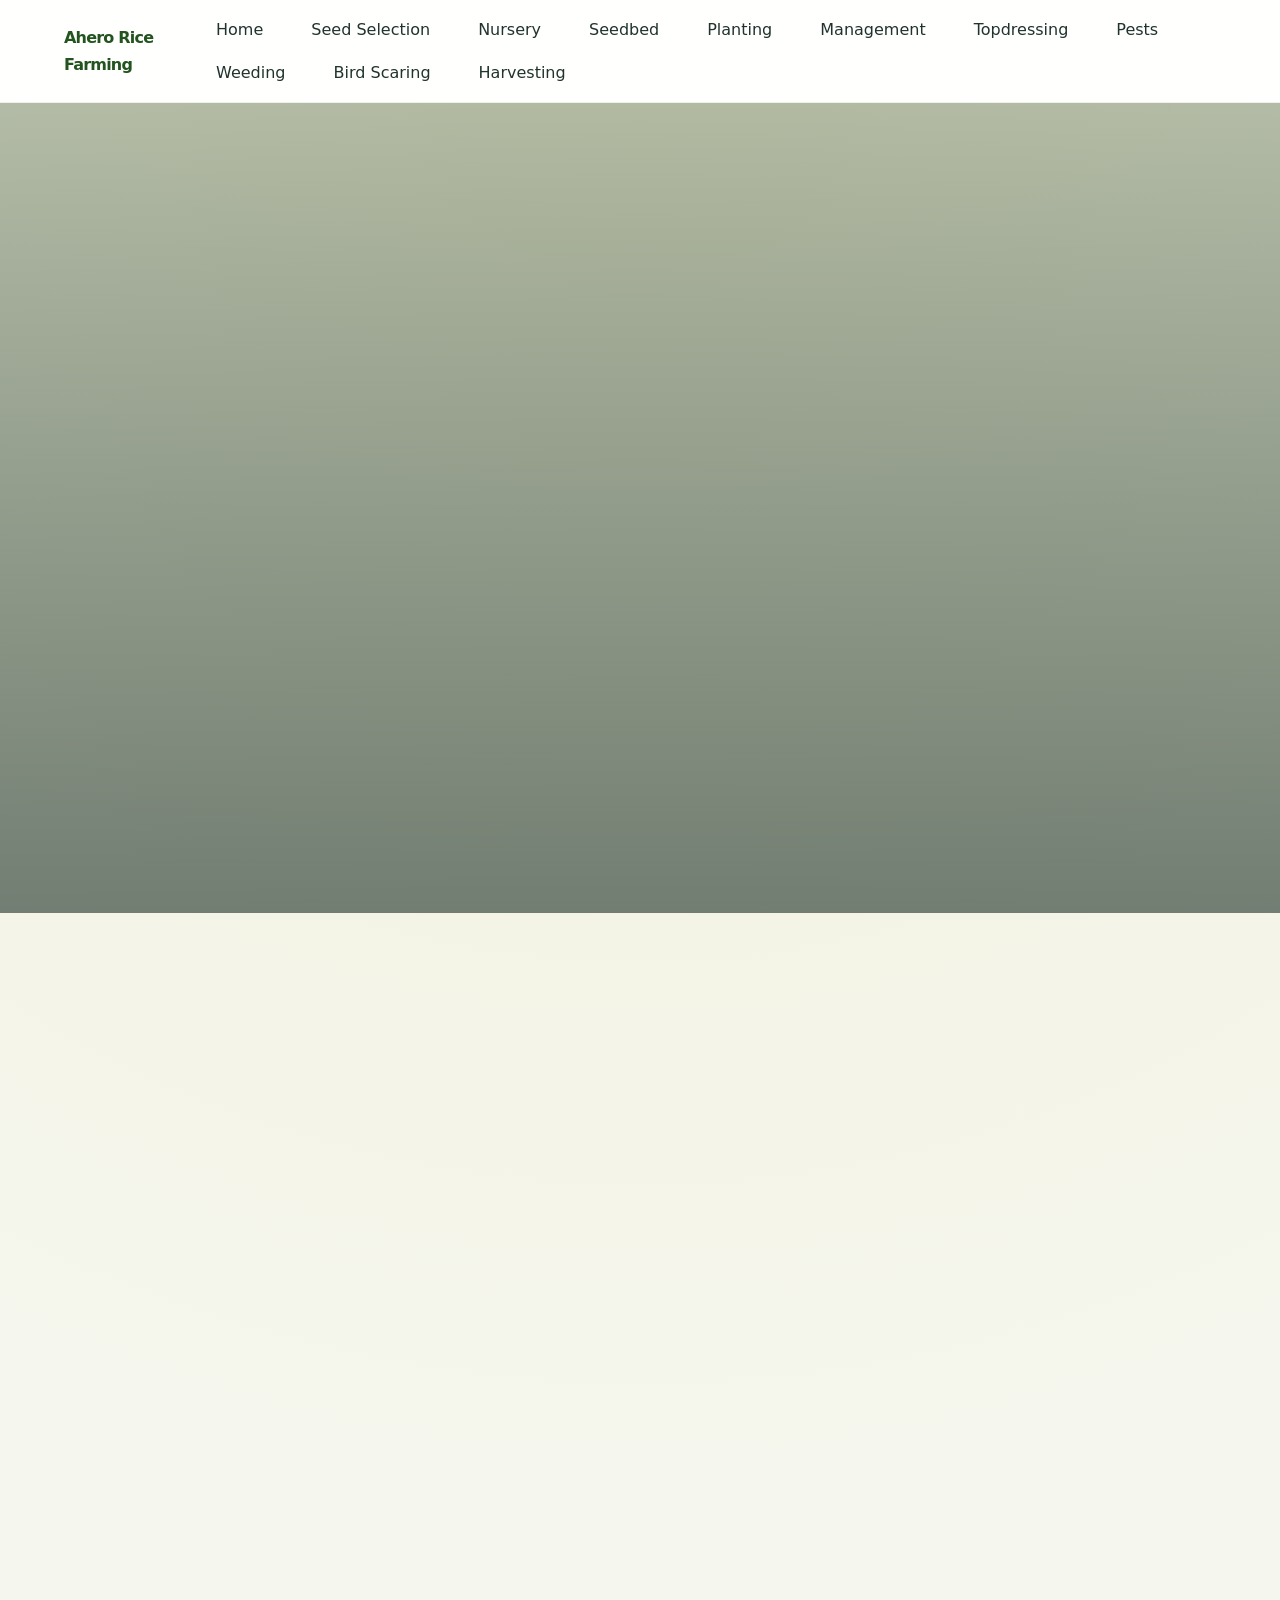
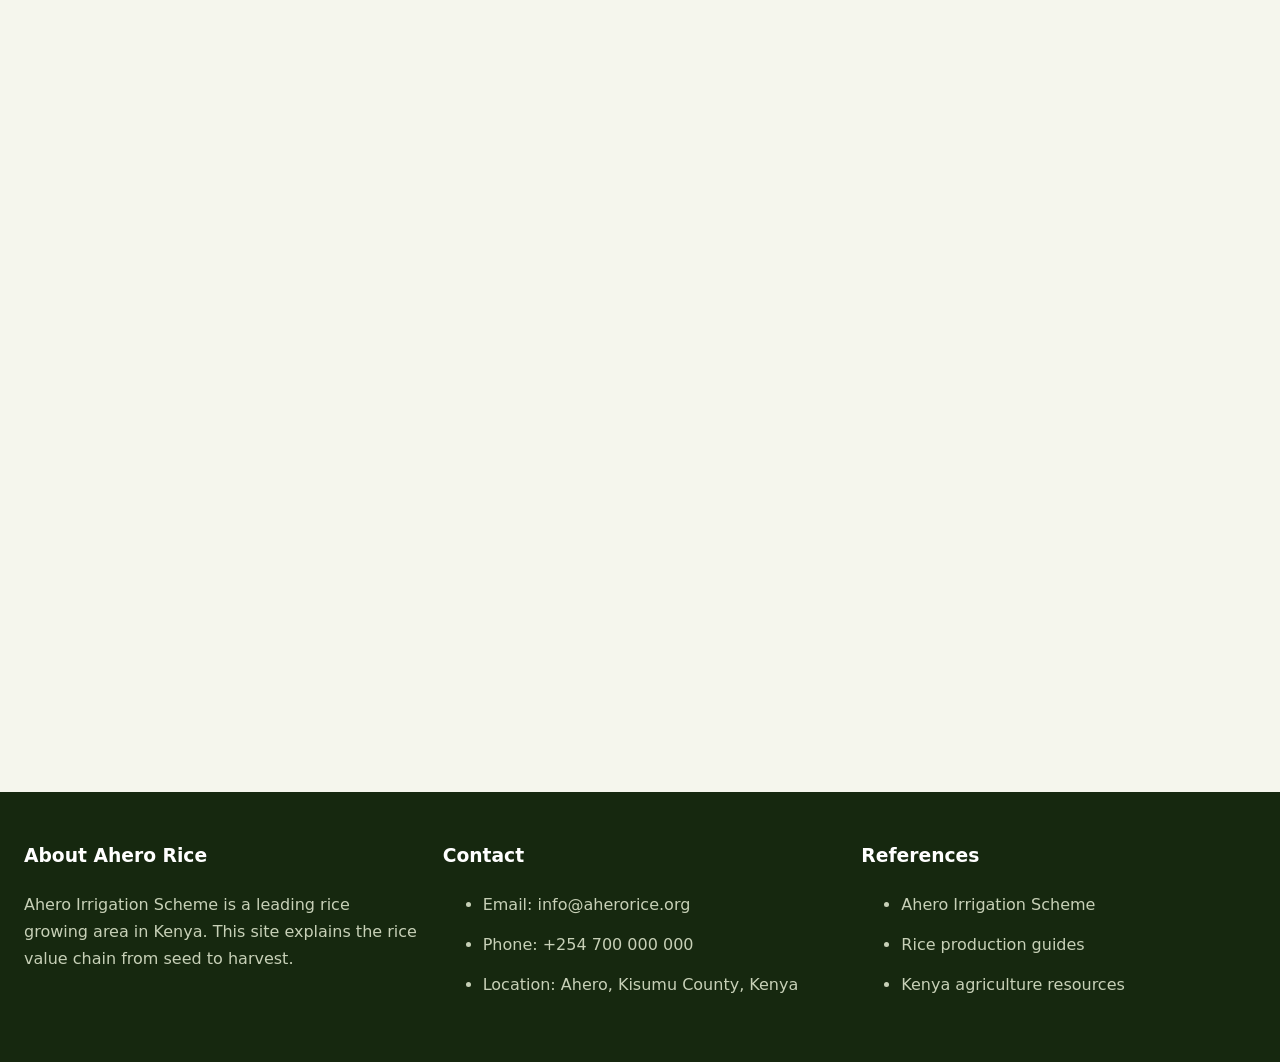
==== index.html @ fe535a8c "Add files via upload" ====
<!DOCTYPE html>
<html lang="en">
<head>
  <meta charset="UTF-8" />
  <meta name="viewport" content="width=device-width, initial-scale=1.0" />
  <title>Ahero Rice Farming Irrigation Scheme</title>
  <link rel="stylesheet" href="css/style.css" />
</head>
<body>
  <header class="topbar">
    <nav class="navbar">
      <a href="index.html" class="logo">Ahero Rice Farming</a>
      <button class="nav-toggle" aria-label="Toggle navigation"><span></span></button>
      <ul class="nav-links">
        <li><a href="index.html">Home</a></li>
        <li><a href="seed-selection.html">Seed Selection</a></li>
        <li><a href="nursery-preparation.html">Nursery</a></li>
        <li><a href="seedbed-preparation.html">Seedbed</a></li>
        <li><a href="planting.html">Planting</a></li>
        <li><a href="routine-management.html">Management</a></li>
        <li><a href="topdressing.html">Topdressing</a></li>
        <li><a href="pest-disease-control.html">Pests</a></li>
        <li><a href="weeding.html">Weeding</a></li>
        <li><a href="bird-scaring.html">Bird Scaring</a></li>
        <li><a href="harvesting.html">Harvesting</a></li>
      </ul>
    </nav>
  </header>

  <main>
    <section class="hero" style="background-image: url('images/hero.jpg'); background-size: cover; background-position: center;">
      <div class="hero-inner">
        <div class="hero-copy fade-up">
          <p class="section-title">Discover Ahero Rice</p>
          <h1>Ahero Rice Farming Irrigation Scheme</h1>
          <p>Explore the rice production cycle from certified seed selection through nurturing, planting, management and harvest. Learn how Kenya's Ahero scheme grows high-quality rice for food security and economic impact.</p>
          <a class="btn" href="seed-selection.html">Explore the Scheme</a>
        </div>
        <div class="hero-media fade-up">
          <div class="slider">
            <div class="slide" style="background-image: url('images/rice-field.jpg');"></div>
            <div class="slide" style="background-image: url('images/nursery.jpg');"></div>
            <div class="slide" style="background-image: url('images/planting.jpg');"></div>
          </div>
        </div>
      </div>
    </section>

    <section class="section fade-up" id="about-rice">
      <div class="section-header">
        <p class="section-title">About Rice</p>
        <h2>Rice at the heart of Ahero's irrigation landscape</h2>
        <p>Rice is a staple cereal that powers Kenyan diets and creates livelihoods. Ahero uses modern irrigation, local expertise and integrated production steps to grow rice varieties suited for the climate and the market.</p>
      </div>
      <div class="grid grid-2">
        <div class="card">
          <div class="card-content">
            <h3>What is rice?</h3>
            <p>Rice is an annual cereal crop grown for its edible grain. It is the second most consumed food crop in the world and serves as a staple for billions of people.</p>
          </div>
        </div>
        <div class="card">
          <div class="card-content">
            <h3>Importance of rice</h3>
            <p>Rice provides energy, income, and resilience for farming communities. In Ahero, rice cultivation supports food security, employment and rural development.</p>
          </div>
        </div>
      </div>
      <div class="grid grid-2" style="margin-top: 1.5rem;">
        <div class="card">
          <div class="card-content">
            <h3>Rice farming in Ahero</h3>
            <p>Ahero Irrigation Scheme uses water management and improved practices to raise reliable rice yields. Farmers use certified seed, managed nurseries, and field maintenance throughout the season.</p>
          </div>
        </div>
        <div class="card">
          <div class="card-content">
            <h3>Nutritional value</h3>
            <p>Rice supplies carbohydrates, a small amount of protein, and essential minerals. In Kenya, rice is a central energy source and an important ingredient in many traditional dishes.</p>
          </div>
        </div>
      </div>
    </section>

    <section class="section fade-up" id="value-addition">
      <div class="section-header">
        <p class="section-title">Value Addition</p>
        <h2>Turning rice into products</h2>
        <p>The Ahero scheme supports rice processing and value addition to increase incomes and diversify use. Rice byproducts become nutritious foods, livestock feed and sustainable fuel.</p>
      </div>
      <div class="features">
        <div class="feature">
          <h4>Rice flour</h4>
          <p>Processed rice grains turn into flour for bread, porridge and snacks. It adds nutrition and expands the market for rice byproducts.</p>
        </div>
        <div class="feature">
          <h4>Rice cakes</h4>
          <p>Rice cakes are a value-added snack made from puffed or pressed rice. They increase consumer demand and help reduce post-harvest losses.</p>
        </div>
        <div class="feature">
          <h4>Rice porridge</h4>
          <p>Rice porridge is a traditional dish rich in energy and easy to digest. It is made from boiled rice and often enriched with milk or vegetables.</p>
        </div>
        <div class="feature">
          <h4>Rice bran feed</h4>
          <p>Bran from milling is a nutrient-rich livestock feed. It supports dairy and poultry production in communities around Ahero.</p>
        </div>
        <div class="feature">
          <h4>Rice husk briquettes</h4>
          <p>Rice husks can be compacted into briquettes and used as a renewable fuel. They reduce waste and lower the need for firewood.</p>
      </div>
    </section>

    <section class="section fade-up" id="benefits">
      <div class="section-header">
        <p class="section-title">Benefits</p>
        <h2>Why rice farming matters</h2>
        <p>Rice production supports Ahero's economic and social goals. It creates jobs, strengthens food systems, and contributes to regional industry.</p>
      </div>
      <div class="grid grid-4">
        <div class="card">
          <div class="card-content">
            <h3>Income source</h3>
            <p>Rice sales create income for farmers and their families throughout the crop cycle.</p>
          </div>
        </div>
        <div class="card">
          <div class="card-content">
            <h3>Food security</h3>
            <p>Rice is a reliable staple crop that helps stabilize food supplies for local communities.</p>
          </div>
        </div>
        <div class="card">
          <div class="card-content">
            <h3>Employment</h3>
            <p>Growing rice generates labor for nursery work, planting, maintenance and harvest.</p>
          </div>
        </div>
        <div class="card">
          <div class="card-content">
            <h3>Industrial use</h3>
            <p>Rice becomes raw material for milling, flour production, animal feed and briquette manufacturing.</p>
          </div>
        </div>
      </div>
    </section>

    <section class="section fade-up" id="media">
      <div class="section-header">
        <p class="section-title">Gallery & Videos</p>
        <h2>Images and video stories of the rice cycle</h2>
      </div>
      <div class="gallery">
        <div class="gallery-item"><img src="images/rice-field.jpg" alt="Rice fields" /></div>
        <div class="gallery-item"><img src="images/rice-field.jpg" alt="Rice products" /></div>
        <div class="gallery-item"><img src="images/rise-field.jpg" alt="Milling process" /></div>
      </div>
      <div style="margin-top: 2rem; display:grid; gap:1.5rem; grid-template-columns: repeat(auto-fit, minmax(240px, 1fr));">
        <div class="video-card fade-up">
          <img src="images/nursery.jpg" alt="Nursery" />
          <div class="video-copy">
            <h3>Nursery process</h3>
            <p>See how the nursery is prepared and maintained before transplanting.</p>
            <button class="open-video" data-video="videos/nursery.mp4" data-title="Nursery preparation process">Watch Video</button>
          </div>
        </div>
        <div class="video-card fade-up">
          <img src="images/planting.jpg" alt="Transplanting" />
          <div class="video-copy">
            <h3>Transplanting</h3>
            <p>Learn the correct planting method and spacing used in Ahero.</p>
            <button class="open-video" data-video="videos/planting.mp4" data-title="Farmers transplanting rice">Watch Video</button>
          </div>
        </div>
        <div class="video-card fade-up">
          <img src="images/weeding.jpg" alt="Weeding" />
          <div class="video-copy">
            <h3>Weeding operations</h3>
            <p>Discover the range of weeding techniques used to keep fields clean and healthy.</p>
            <button class="open-video" data-video="videos/weeding.mp4" data-title="Rice field weeding">Watch Video</button>
          </div>
        </div>
      </div>
    </section>
  </main>

  <footer class="footer">
    <div class="footer-grid">
      <div>
        <h3>About Ahero Rice</h3>
        <p>Ahero Irrigation Scheme is a leading rice growing area in Kenya. This site explains the rice value chain from seed to harvest.</p>
      </div>
      <div>
        <h3>Contact</h3>
        <ul>
          <li>Email: info@aherorice.org</li>
          <li>Phone: +254 700 000 000</li>
          <li>Location: Ahero, Kisumu County, Kenya</li>
        </ul>
      </div>
      <div>
        <h3>References</h3>
        <ul>
          <li><a href="#">Ahero Irrigation Scheme</a></li>
          <li><a href="#">Rice production guides</a></li>
          <li><a href="#">Kenya agriculture resources</a></li>
        </ul>
      </div>
    </div>
  </footer>

  <div class="lightbox" aria-hidden="true">
    <div class="lightbox-content">
      <button class="lightbox-close" aria-label="Close image">×</button>
      <img id="lightbox-image" src="" alt="Expanded image" />
    </div>
  </div>

  <div class="video-modal" aria-hidden="true">
    <div class="video-modal-content">
      <button class="video-modal-close" aria-label="Close video">×</button>
      <h3 id="modal-video-title" style="color:#fff; margin-bottom:1rem;"></h3>
      <video id="modal-video" controls preload="metadata"></video>
    </div>
  </div>

  <button class="top-btn" aria-label="Back to top">↑</button>
  <script src="js/script.js"></script>
</body>
</html>
---- css/style.css ----
:root {
  --bg: #f5f6ed;
  --surface: #ffffff;
  --surface-alt: #fbf9f0;
  --text: #20332d;
  --muted: #5a6b5a;
  --primary: #2f6f2a;
  --primary-dark: #23541f;
  --accent: #d6b441;
  --accent-dark: #b58f30;
  --shadow: 0 20px 45px rgba(45, 74, 39, 0.12);
  --radius: 24px;
  --transition: 0.35s ease;
}

* {
  box-sizing: border-box;
}

html {
  scroll-behavior: smooth;
}

body {
  margin: 0;
  font-family: Inter, system-ui, -apple-system, BlinkMacSystemFont, 'Segoe UI', sans-serif;
  color: var(--text);
  background: radial-gradient(circle at top, rgba(214,180,65,0.1), transparent 35%), var(--bg);
  line-height: 1.7;
}

a {
  color: inherit;
  text-decoration: none;
}

img, video {
  max-width: 100%;
  display: block;
}

button {
  font: inherit;
}

.topbar {
  position: sticky;
  top: 0;
  z-index: 20;
  background: rgba(255, 255, 255, 0.96);
  backdrop-filter: blur(14px);
  border-bottom: 1px solid rgba(39, 73, 20, 0.08);
}

.navbar {
  max-width: 1200px;
  margin: 0 auto;
  padding: 1rem 1.5rem;
  display: flex;
  align-items: center;
  justify-content: space-between;
  gap: 1rem;
}

.logo {
  font-weight: 800;
  letter-spacing: -0.05em;
  color: var(--primary-dark);
}

.nav-links {
  display: flex;
  flex-wrap: wrap;
  align-items: center;
  gap: 1rem;
  list-style: none;
  margin: 0;
  padding: 0;
}

.nav-links li a {
  padding: 0.8rem 1rem;
  border-radius: 999px;
  transition: background var(--transition), color var(--transition);
}

.nav-links li a:hover,
.nav-links li a.active {
  background: var(--accent);
  color: #fff;
}

.nav-toggle {
  display: none;
  width: 42px;
  height: 42px;
  border: none;
  border-radius: 50%;
  background: var(--primary);
  color: #fff;
  cursor: pointer;
  align-items: center;
  justify-content: center;
}

.nav-toggle span,
.nav-toggle span::before,
.nav-toggle span::after {
  content: '';
  display: block;
  width: 18px;
  height: 2px;
  background: currentColor;
  border-radius: 2px;
  transition: transform var(--transition);
}

.nav-toggle span::before {
  transform: translateY(-6px);
}

.nav-toggle span::after {
  transform: translateY(4px);
}

.hero {
  position: relative;
  min-height: 90vh;
  display: grid;
  place-items: center;
  overflow: hidden;
}

.hero::before {
  content: '';
  position: absolute;
  inset: 0;
  background: linear-gradient(180deg, rgba(31,61,24,0.3), rgba(7,29,18,0.55));
}

.hero-inner {
  position: relative;
  max-width: 1120px;
  width: 100%;
  padding: 4rem 1.5rem 5rem;
  display: grid;
  gap: 2rem;
  grid-template-columns: 1.1fr 0.9fr;
  align-items: center;
}

.hero-copy {
  color: #fff;
  z-index: 1;
}

.hero-copy h1 {
  font-size: clamp(2.8rem, 4.2vw, 4.8rem);
  margin: 0 0 1rem;
  letter-spacing: -0.06em;
}

.hero-copy p {
  max-width: 640px;
  margin-bottom: 1.5rem;
  font-size: 1.05rem;
}

.hero-copy .btn {
  display: inline-flex;
  align-items: center;
  gap: 0.75rem;
  background: var(--accent);
  color: #1e2a10;
  padding: 1rem 1.6rem;
  border-radius: 999px;
  box-shadow: 0 18px 30px rgba(80, 73, 22, 0.17);
  transition: transform var(--transition), background var(--transition);
}

.hero-copy .btn:hover {
  transform: translateY(-2px);
  background: var(--accent-dark);
}

.hero-media {
  display: grid;
  gap: 1rem;
  z-index: 1;
}

.slider {
  position: relative;
  overflow: hidden;
  min-height: 380px;
  border-radius: 32px;
  box-shadow: var(--shadow);
}

.slide {
  position: absolute;
  inset: 0;
  opacity: 0;
  transition: opacity 0.9s ease;
  background-size: cover;
  background-position: center;
}

.slide.active {
  opacity: 1;
}

.slide::after {
  content: '';
  position: absolute;
  inset: 0;
  background: linear-gradient(180deg, transparent 20%, rgba(15, 30, 13, 0.55));
}

.section {
  padding: 5rem 1.5rem;
}

.section:nth-child(even) {
  background: #f8f8f0;
}

.section-header {
  text-align: center;
  margin-bottom: 3rem;
}

.section-header h2 {
  margin: 0;
  font-size: clamp(2rem, 2.5vw, 2.8rem);
  letter-spacing: -0.04em;
}

.section-header p {
  max-width: 760px;
  margin: 1rem auto 0;
  color: var(--muted);
}

.grid,
.grid-2,
.grid-3,
.grid-4 {
  display: grid;
  gap: 1.5rem;
}

.grid-2 {
  grid-template-columns: repeat(2, minmax(0, 1fr));
}

.grid-3 {
  grid-template-columns: repeat(3, minmax(0, 1fr));
}

.grid-4 {
  grid-template-columns: repeat(4, minmax(0, 1fr));
}

.card {
  background: var(--surface);
  border-radius: var(--radius);
  box-shadow: var(--shadow);
  overflow: hidden;
  transition: transform var(--transition), box-shadow var(--transition);
}

.card:hover {
  transform: translateY(-8px);
}

.card img,
.card video {
  width: 100%;
  display: block;
  height: 240px;
  object-fit: cover;
}

.card-content {
  padding: 1.5rem;
}

.card-content h3 {
  margin: 0 0 0.75rem;
  color: var(--primary-dark);
}

.card-content p {
  margin: 0;
  color: var(--muted);
}

.features {
  display: grid;
  grid-template-columns: repeat(3, minmax(0, 1fr));
  gap: 1.5rem;
}

.feature {
  background: linear-gradient(180deg, rgba(214, 180, 65, 0.16), rgba(255,255,255,0.85));
  border: 1px solid rgba(214, 180, 65, 0.18);
  border-radius: 26px;
  padding: 1.75rem;
  box-shadow: inset 0 0 0 1px rgba(255,255,255,0.55);
}

.feature h4 {
  margin-top: 0;
}

.gallery {
  display: grid;
  grid-template-columns: repeat(3, minmax(0, 1fr));
}

.gallery-item {
  position: relative;
  overflow: hidden;
  border-radius: 24px;
  cursor: pointer;
}

.gallery-item img {
  transition: transform var(--transition);
}

.gallery-item:hover img {
  transform: scale(1.08);
}

.video-card {
  position: relative;
  border-radius: 28px;
  overflow: hidden;
  box-shadow: var(--shadow);
  background: #fff;
}

.video-card img {
  height: 220px;
  object-fit: cover;
}

.video-card .video-copy {
  padding: 1.5rem;
}

.video-card button {
  margin-top: 1rem;
  background: var(--primary);
  color: #fff;
  border: none;
  padding: 0.9rem 1.4rem;
  border-radius: 999px;
  cursor: pointer;
  transition: background var(--transition);
}

.video-card button:hover {
  background: var(--accent-dark);
}

.footer {
  background: #16280f;
  color: #e1e7d7;
  padding: 3rem 1.5rem;
}

.footer-grid {
  display: grid;
  gap: 1.5rem;
  grid-template-columns: repeat(3, minmax(0, 1fr));
}

.footer h3 {
  margin-top: 0;
  color: #fff;
}

.footer p,
.footer li,
.footer a {
  color: #c7d0b7;
}

.footer li {
  margin-bottom: 0.8rem;
}

.footer a:hover {
  color: #fff;
}

.lightbox,
.video-modal {
  position: fixed;
  inset: 0;
  background: rgba(15, 28, 12, 0.82);
  display: none;
  align-items: center;
  justify-content: center;
  padding: 2rem;
  z-index: 40;
}

.lightbox.active,
.video-modal.active {
  display: flex;
}

.lightbox-content,
.video-modal-content {
  position: relative;
  width: min(1100px, 100%);
  max-height: 90vh;
  overflow: auto;
  border-radius: 28px;
  background: #111a0f;
  padding: 1.2rem;
}

.lightbox-content img,
.video-modal-content video {
  width: 100%;
  height: auto;
  border-radius: 20px;
}

.lightbox-close,
.video-modal-close {
  position: absolute;
  top: 1rem;
  right: 1rem;
  width: 40px;
  height: 40px;
  border: none;
  border-radius: 50%;
  background: rgba(255,255,255,0.12);
  color: #fff;
  cursor: pointer;
  font-size: 1.2rem;
}

.hero-banner,
.image-panel,
.info-panel {
  border-radius: 28px;
  overflow: hidden;
}

.hero-banner {
  min-height: 420px;
  background-image: url('../images/hero.jpg');
  background-size: cover;
  background-position: center;
}

.info-panel {
  padding: 2rem;
  background: linear-gradient(180deg, rgba(47,111,42,0.12), rgba(255,255,255,0.9));
}

.info-panel h3 {
  margin-top: 0;
}

.info-panel ul {
  padding-left: 1.2rem;
}

.card-list {
  list-style: none;
  padding: 0;
  margin: 0;
}

.card-list li {
  margin-bottom: 0.75rem;
}

.search-bar {
  display: flex;
  align-items: center;
  gap: 1rem;
  margin-bottom: 1.5rem;
}

.search-bar input {
  width: 100%;
  border: 1px solid #d6d6c4;
  border-radius: 999px;
  padding: 0.95rem 1.2rem;
  font-size: 1rem;
  outline: none;
}

.search-bar input:focus {
  border-color: var(--primary);
  box-shadow: 0 0 0 4px rgba(47,111,42,0.08);
}

.backdrop {
  background: rgba(255, 255, 255, 0.96);
}

.top-btn {
  position: fixed;
  bottom: 2rem;
  right: 2rem;
  width: 48px;
  height: 48px;
  border: none;
  border-radius: 50%;
  background: var(--primary);
  color: #fff;
  cursor: pointer;
  display: grid;
  place-items: center;
  box-shadow: rgba(15, 31, 12, 0.32) 0 16px 24px;
  opacity: 0;
  visibility: hidden;
  transition: opacity var(--transition), visibility var(--transition), transform var(--transition);
}

.top-btn.visible {
  opacity: 1;
  visibility: visible;
  transform: translateY(-2px);
}

.section-title {
  font-size: 1.2rem;
  text-transform: uppercase;
  letter-spacing: 0.18em;
  color: var(--primary-dark);
  margin-bottom: 1rem;
}

.fade-up {
  opacity: 0;
  transform: translateY(22px);
  transition: opacity 0.7s ease, transform 0.7s ease;
}

.fade-up.visible {
  opacity: 1;
  transform: translateY(0);
}

@media (max-width: 900px) {
  .hero-inner {
    grid-template-columns: 1fr;
    padding-top: 3rem;
  }

  .grid-2,
  .grid-3,
  .gallery {
    grid-template-columns: 1fr;
  }
}

@media (max-width: 720px) {
  .navbar {
    padding: 1rem 1rem;
  }

  .nav-toggle {
    display: inline-flex;
  }

  .nav-links {
    position: absolute;
    top: 72px;
    right: 1.5rem;
    width: calc(100% - 3rem);
    max-width: 320px;
    background: rgba(255,255,255,0.98);
    border-radius: 24px;
    padding: 1rem;
    border: 1px solid rgba(39, 73, 20, 0.1);
    flex-direction: column;
    transform: translateY(-20px);
    opacity: 0;
    pointer-events: none;
    transition: opacity var(--transition), transform var(--transition);
  }

  .nav-links.open {
    transform: translateY(0);
    opacity: 1;
    pointer-events: auto;
  }

  .nav-links li a {
    width: 100%;
  }
}

@media (max-width: 520px) {
  .hero-copy h1 {
    font-size: 2.8rem;
  }

  .hero-copy p {
    font-size: 1rem;
  }

  .section {
    padding: 3rem 1rem;
  }
}
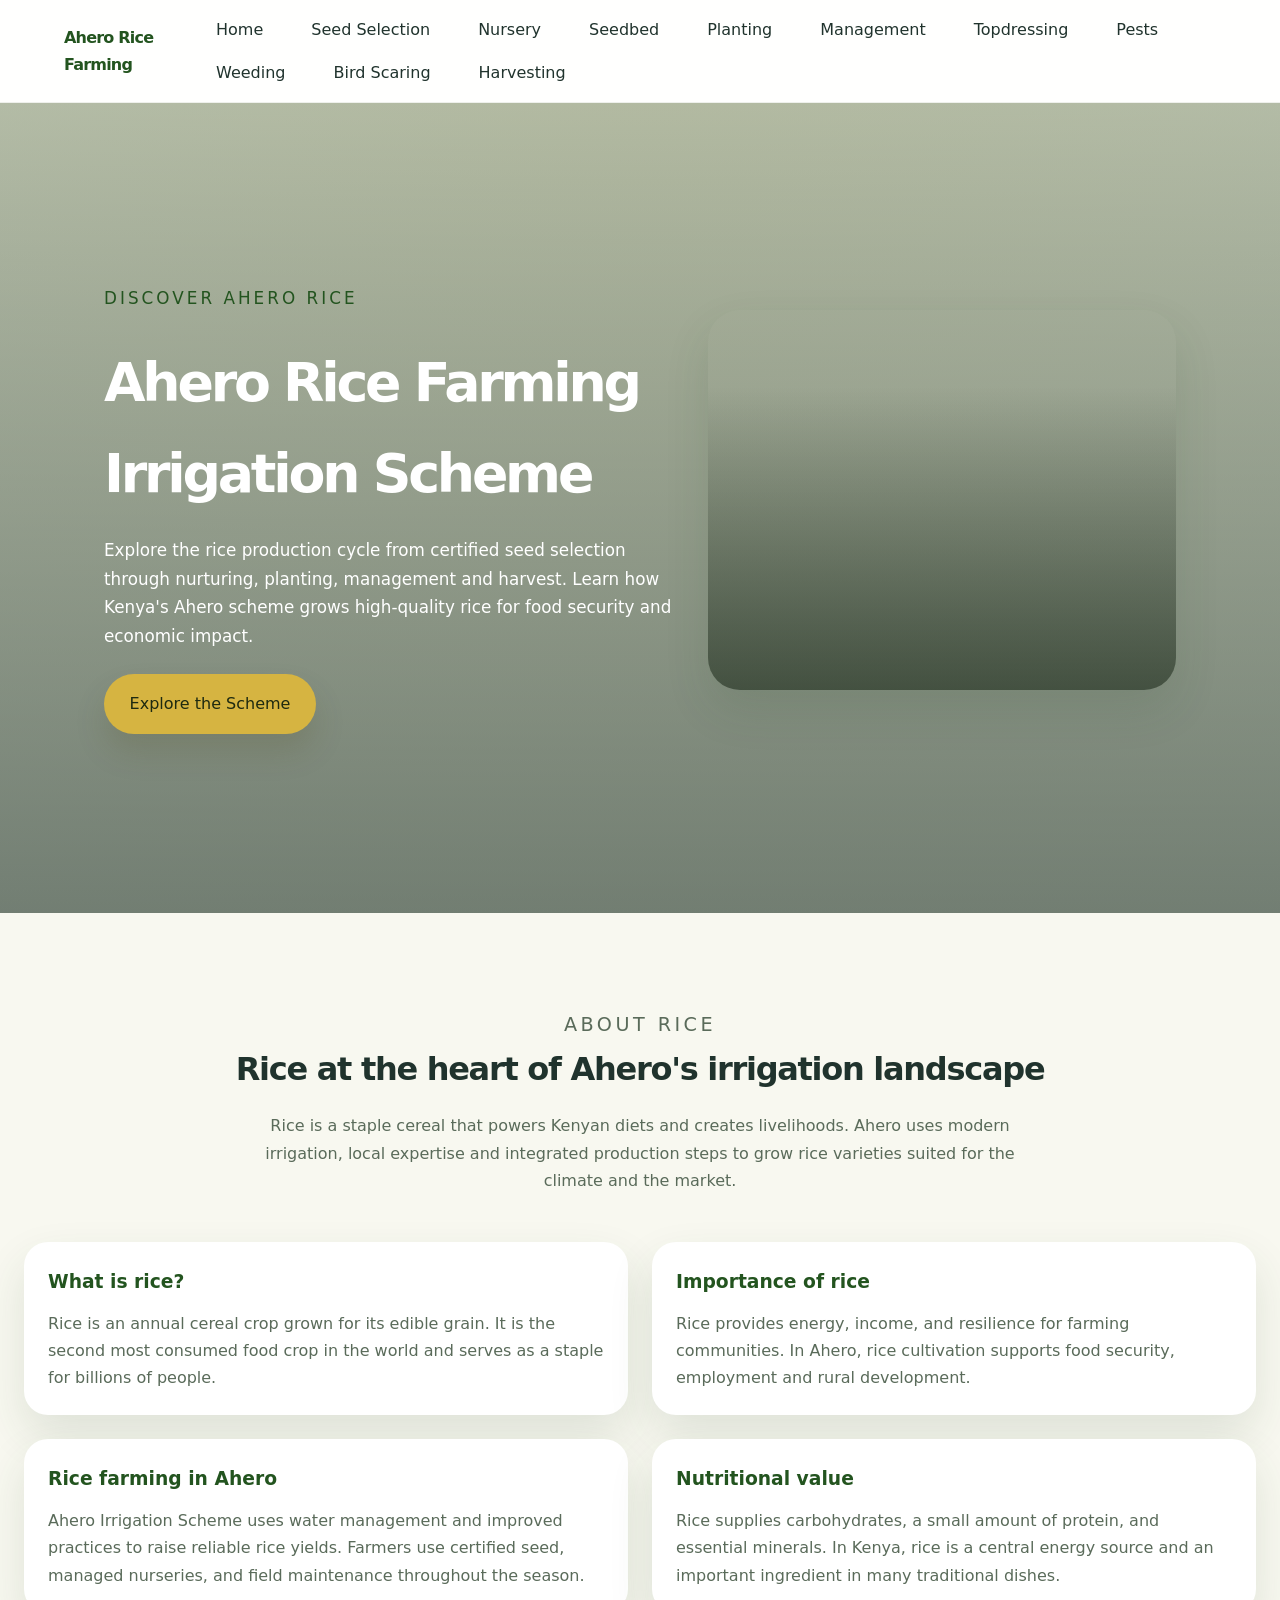
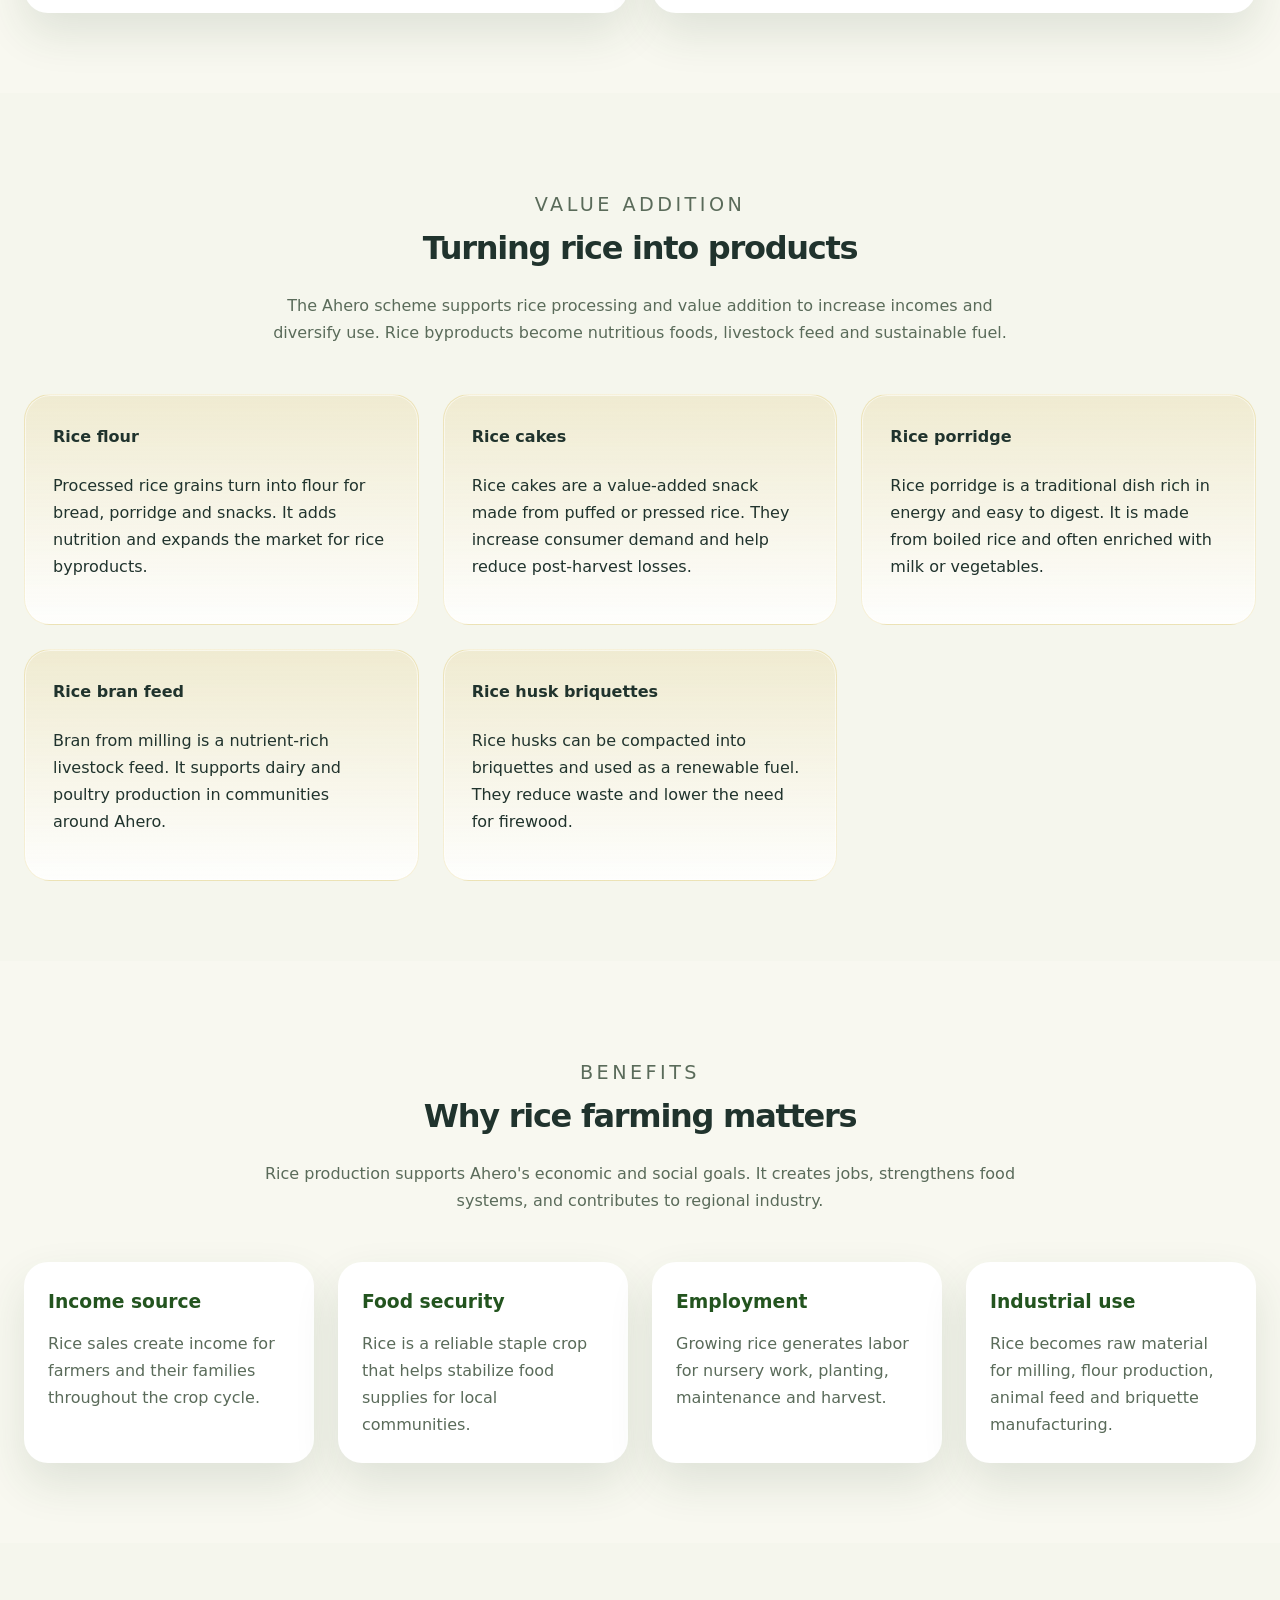
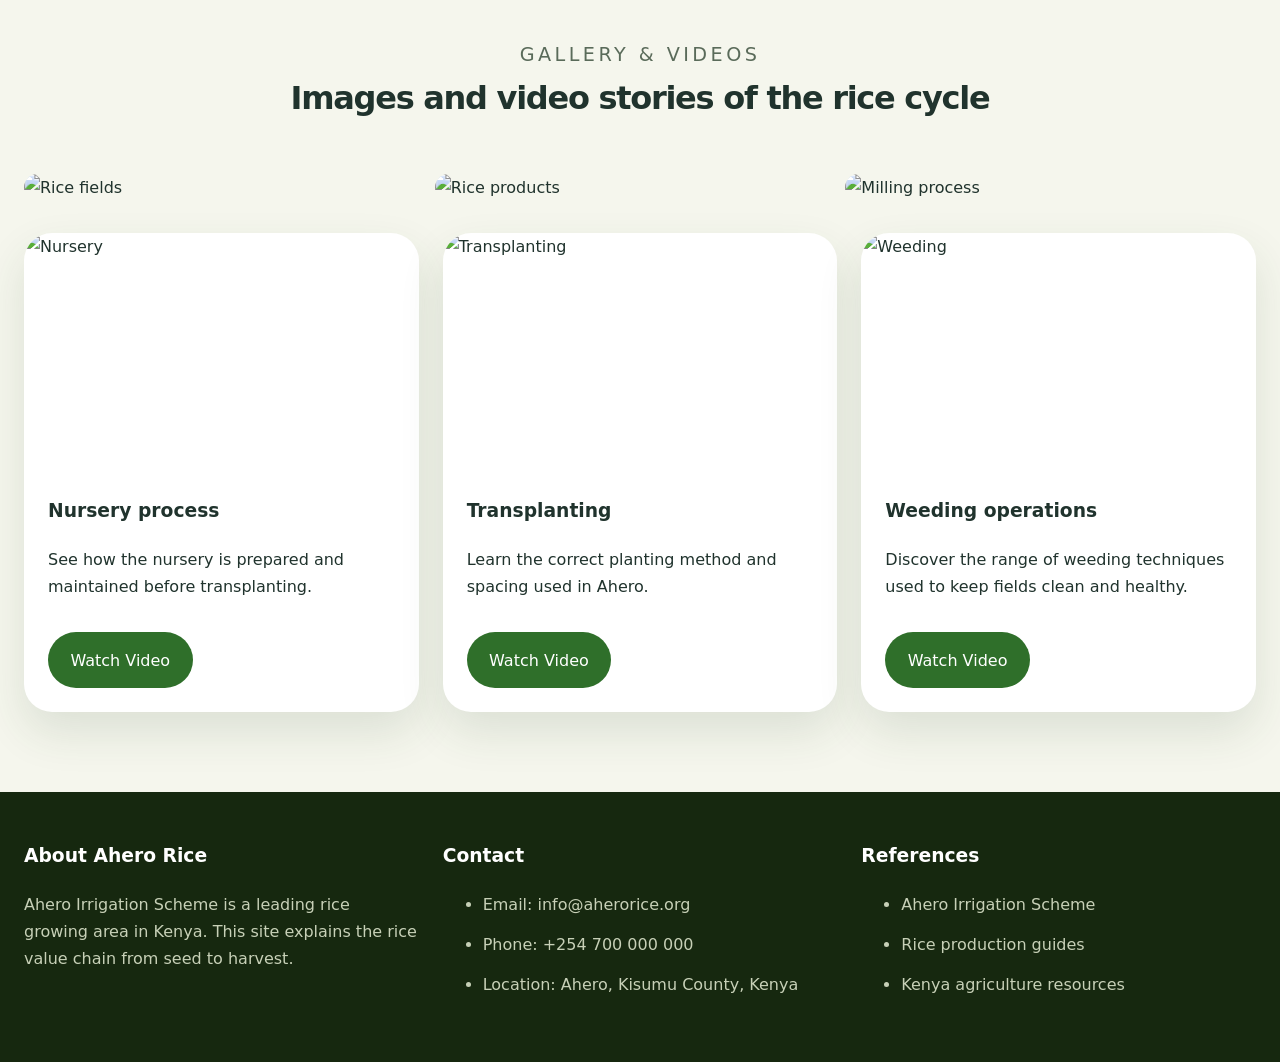
==== commit 932bd9a5: "Fix HTML formatting and structure" ====
--- a/index.html
+++ b/index.html
@@ -91,7 +91,8 @@
       <div class="features">
         <div class="feature">
           <h4>Rice flour</h4>
-          <p>Processed rice grains turn into flour for bread, porridge and snacks. It adds nutrition and expands the market for rice byproducts.</p>
+          <p>Processed rice grains turn into flour for bread, porridge and snacks. 
+            It adds nutrition and expands the market for rice byproducts.</p>
         </div>
         <div class="feature">
           <h4>Rice cakes</h4>
@@ -108,6 +109,7 @@
         <div class="feature">
           <h4>Rice husk briquettes</h4>
           <p>Rice husks can be compacted into briquettes and used as a renewable fuel. They reduce waste and lower the need for firewood.</p>
+        </div>
       </div>
     </section>
 
